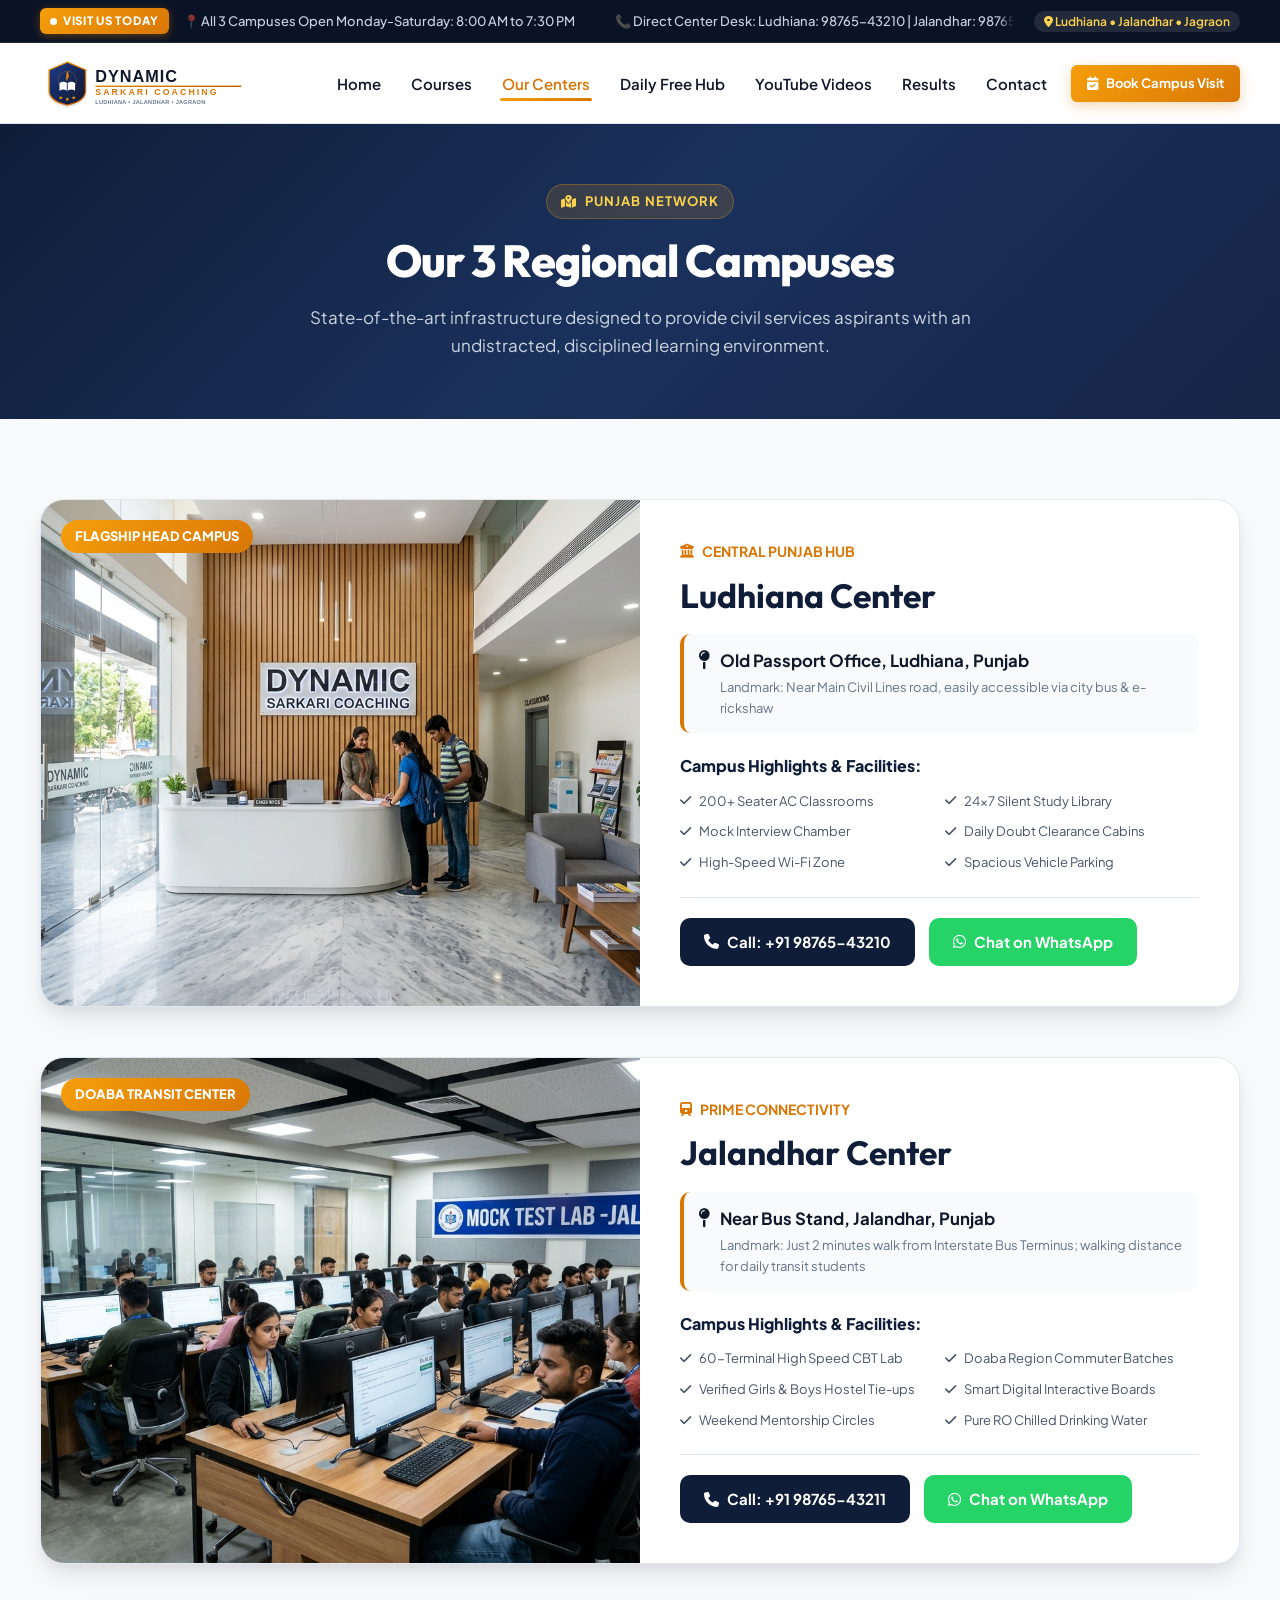
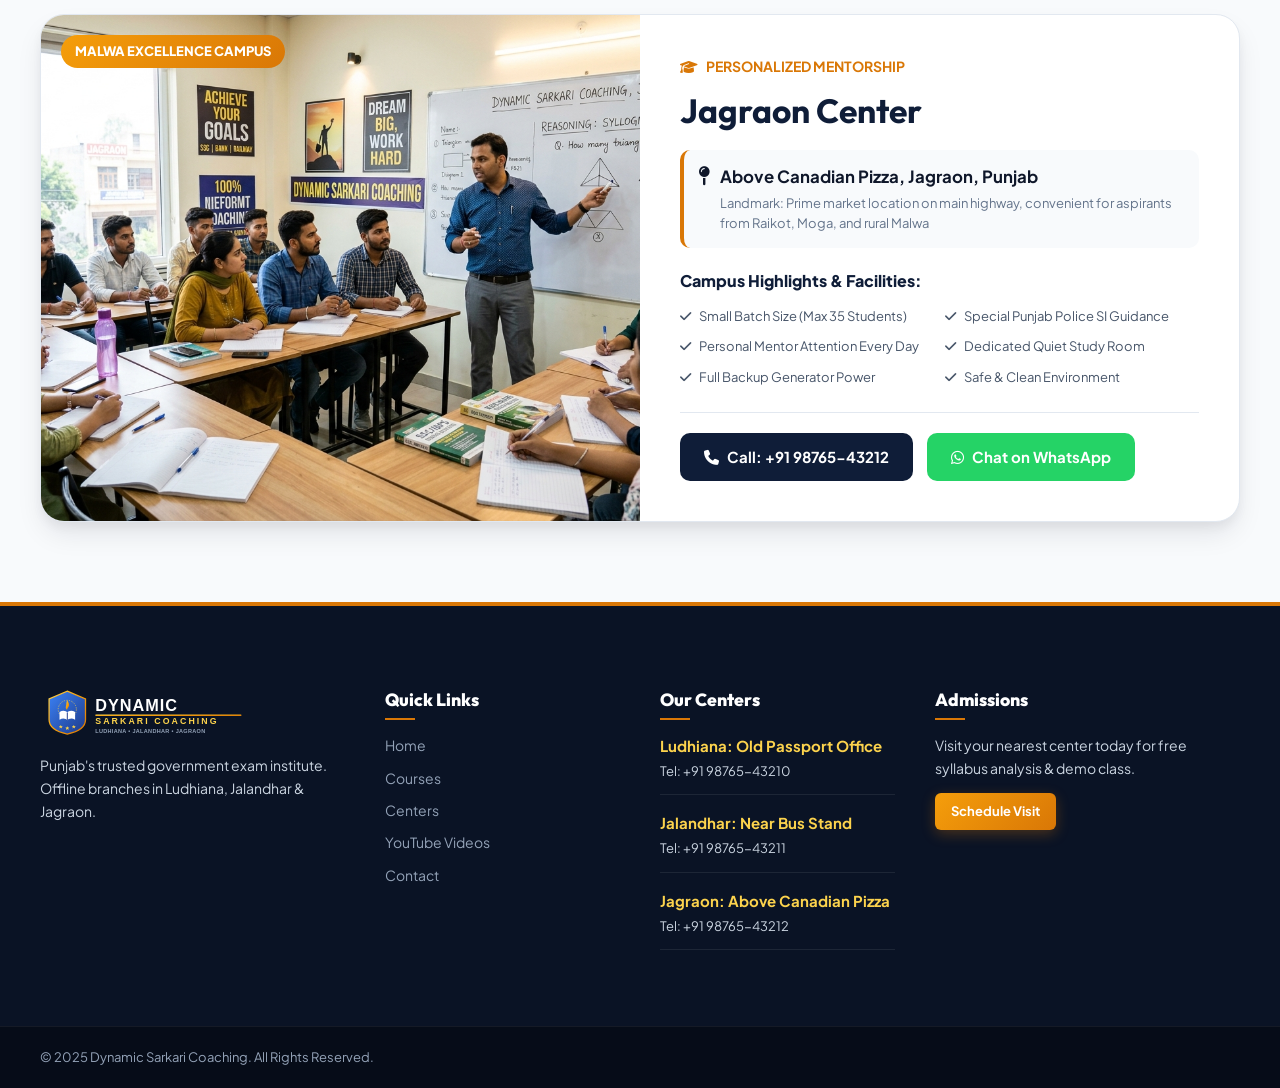
==== branches.html @ fdad193e "Initial Commit" ====
<!DOCTYPE html>
<html lang="en">
<head>
  <meta charset="UTF-8">
  <meta name="viewport" content="width=device-width, initial-scale=1.0">
  <title>Our Punjab Centers: Ludhiana, Jalandhar & Jagraon | Dynamic Sarkari Coaching</title>
  <meta name="description" content="Visit Dynamic Sarkari Coaching campuses at Old Passport Office Ludhiana, Near Bus Stand Jalandhar, and Above Canadian Pizza Jagraon. Air conditioned classrooms, silent library, and expert faculty.">
  <link rel="icon" type="image/svg+xml" href="assets/images/logo.svg">
  <link rel="stylesheet" href="css/style.css">
  <link rel="stylesheet" href="https://cdnjs.cloudflare.com/ajax/libs/font-awesome/6.5.1/css/all.min.css">
</head>
<body>

  <!-- Top Announcement Bar -->
  <div class="top-notice-bar">
    <div class="container">
      <div class="top-notice-inner">
        <div class="ticker-container">
          <div class="ticker-badge"><span class="ticker-pulse"></span> Visit Us Today</div>
          <div class="ticker-viewport">
            <div class="ticker-track">
              <span class="ticker-item">📍 All 3 Campuses Open Monday-Saturday: 8:00 AM to 7:30 PM</span>
              <span class="ticker-item">📞 Direct Center Desk: Ludhiana: 98765-43210 | Jalandhar: 98765-43211 | Jagraon: 98765-43212</span>
              <!-- Duplicate for smooth loop -->
              <span class="ticker-item">📍 All 3 Campuses Open Monday-Saturday: 8:00 AM to 7:30 PM</span>
              <span class="ticker-item">📞 Direct Center Desk: Ludhiana: 98765-43210 | Jalandhar: 98765-43211 | Jagraon: 98765-43212</span>
            </div>
          </div>
        </div>
        <div class="top-contacts">
          <span class="branch-pill"><i class="fa-solid fa-location-dot"></i> Ludhiana • Jalandhar • Jagraon</span>
        </div>
      </div>
    </div>
  </div>

  <!-- Header -->
  <header class="site-header">
    <div class="container">
      <nav class="navbar">
        <a href="index.html" class="brand-logo">
          <img src="assets/images/logo.svg" alt="Dynamic Sarkari Coaching Logo">
        </a>
        <ul class="nav-menu">
          <li><a href="index.html" class="nav-link">Home</a></li>
          <li><a href="courses.html" class="nav-link">Courses</a></li>
          <li><a href="branches.html" class="nav-link active">Our Centers</a></li>
          <li><a href="free-materials.html" class="nav-link">Daily Free Hub</a></li>
          <li><a href="videos.html" class="nav-link">YouTube Videos</a></li>
          <li><a href="index.html#toppers" class="nav-link">Results</a></li>
          <li><a href="contact.html" class="nav-link">Contact</a></li>
        </ul>
        <div class="nav-actions">
          <a href="tel:+919876543210" class="btn btn-primary btn-sm">
            <i class="fa-solid fa-calendar-check"></i> Book Campus Visit
          </a>
          <button class="btn-mobile-toggle" aria-label="Open mobile menu">
            <i class="fa-solid fa-bars"></i>
          </button>
        </div>
      </nav>
    </div>
  </header>

  <!-- Banner -->
  <section class="section section-bg-dark" style="padding: 60px 0; background: var(--grad-primary);">
    <div class="container text-center" style="text-align: center; max-width: 800px;">
      <span class="section-badge dark-mode"><i class="fa-solid fa-map-location-dot"></i> Punjab Network</span>
      <h1 class="section-title" style="color: #FFFFFF; font-size: 2.8rem;">Our 3 Regional Campuses</h1>
      <p class="section-subtitle" style="color: #CBD5E1;">
        State-of-the-art infrastructure designed to provide civil services aspirants with an undistracted, disciplined learning environment.
      </p>
    </div>
  </section>

  <!-- Campuses Detail Section -->
  <section class="section" id="campusesDetail">
    <div class="container">

      <!-- Campus 1: Ludhiana -->
      <div id="ludhiana" style="background: #FFFFFF; border-radius: var(--radius-xl); border: 1px solid var(--color-border); overflow: hidden; margin-bottom: 50px; box-shadow: var(--shadow-lg);">
        <div style="display: grid; grid-template-columns: repeat(auto-fit, minmax(340px, 1fr));">
          <div style="position: relative; min-height: 380px;">
            <img src="assets/images/branch-ludhiana.jpg" alt="Dynamic Sarkari Coaching Ludhiana Center" style="width: 100%; height: 100%; object-fit: cover;">
            <div style="position: absolute; top: 20px; left: 20px; background: var(--grad-accent); color: #FFFFFF; font-weight: 800; font-size: 0.8125rem; padding: 6px 14px; border-radius: var(--radius-full); text-transform: uppercase;">
              Flagship Head Campus
            </div>
          </div>
          <div style="padding: 40px; display: flex; flex-direction: column; justify-content: space-between;">
            <div>
              <div style="display: flex; align-items: center; gap: 8px; color: var(--color-accent); font-weight: 700; font-size: 0.875rem; text-transform: uppercase; margin-bottom: 6px;">
                <i class="fa-solid fa-building-columns"></i> Central Punjab Hub
              </div>
              <h2 style="font-family: var(--font-heading); font-size: 2.1rem; color: var(--color-primary); margin-bottom: 12px;">
                Ludhiana Center
              </h2>
              <div style="display: flex; align-items: flex-start; gap: 10px; margin-bottom: 20px; background: var(--color-bg-body); padding: 14px; border-radius: var(--radius-md); border-left: 4px solid var(--color-accent);">
                <i class="fa-solid fa-map-pin text-accent" style="font-size: 1.2rem; margin-top: 3px;"></i>
                <div>
                  <strong style="color: var(--color-text-primary); font-size: 1.05rem;">Old Passport Office, Ludhiana, Punjab</strong>
                  <div style="font-size: 0.8125rem; color: var(--color-text-muted); margin-top: 2px;">Landmark: Near Main Civil Lines road, easily accessible via city bus & e-rickshaw</div>
                </div>
              </div>

              <h4 style="font-size: 1rem; font-weight: 800; color: var(--color-primary); margin-bottom: 12px;">Campus Highlights & Facilities:</h4>
              <div style="display: grid; grid-template-columns: 1fr 1fr; gap: 10px; margin-bottom: 24px;">
                <div class="branch-feature-item"><i class="fa-solid fa-check text-success"></i> 200+ Seater AC Classrooms</div>
                <div class="branch-feature-item"><i class="fa-solid fa-check text-success"></i> 24x7 Silent Study Library</div>
                <div class="branch-feature-item"><i class="fa-solid fa-check text-success"></i> Mock Interview Chamber</div>
                <div class="branch-feature-item"><i class="fa-solid fa-check text-success"></i> Daily Doubt Clearance Cabins</div>
                <div class="branch-feature-item"><i class="fa-solid fa-check text-success"></i> High-Speed Wi-Fi Zone</div>
                <div class="branch-feature-item"><i class="fa-solid fa-check text-success"></i> Spacious Vehicle Parking</div>
              </div>
            </div>

            <div style="display: flex; gap: 14px; flex-wrap: wrap; padding-top: 20px; border-top: 1px solid var(--color-border);">
              <a href="tel:+919876543210" class="btn btn-navy">
                <i class="fa-solid fa-phone"></i> Call: +91 98765-43210
              </a>
              <a href="https://wa.me/919876543210?text=Hello%20Ludhiana%20Center%2C%20I%20want%20to%20visit%20the%20campus" target="_blank" class="btn btn-whatsapp">
                <i class="fa-brands fa-whatsapp"></i> Chat on WhatsApp
              </a>
            </div>
          </div>
        </div>
      </div>

      <!-- Campus 2: Jalandhar -->
      <div id="jalandhar" style="background: #FFFFFF; border-radius: var(--radius-xl); border: 1px solid var(--color-border); overflow: hidden; margin-bottom: 50px; box-shadow: var(--shadow-lg);">
        <div style="display: grid; grid-template-columns: repeat(auto-fit, minmax(340px, 1fr));">
          <div style="position: relative; min-height: 380px;">
            <img src="assets/images/branch-jalandhar.jpg" alt="Dynamic Sarkari Coaching Jalandhar Center" style="width: 100%; height: 100%; object-fit: cover;">
            <div style="position: absolute; top: 20px; left: 20px; background: var(--grad-accent); color: #FFFFFF; font-weight: 800; font-size: 0.8125rem; padding: 6px 14px; border-radius: var(--radius-full); text-transform: uppercase;">
              Doaba Transit Center
            </div>
          </div>
          <div style="padding: 40px; display: flex; flex-direction: column; justify-content: space-between;">
            <div>
              <div style="display: flex; align-items: center; gap: 8px; color: var(--color-accent); font-weight: 700; font-size: 0.875rem; text-transform: uppercase; margin-bottom: 6px;">
                <i class="fa-solid fa-train"></i> Prime Connectivity
              </div>
              <h2 style="font-family: var(--font-heading); font-size: 2.1rem; color: var(--color-primary); margin-bottom: 12px;">
                Jalandhar Center
              </h2>
              <div style="display: flex; align-items: flex-start; gap: 10px; margin-bottom: 20px; background: var(--color-bg-body); padding: 14px; border-radius: var(--radius-md); border-left: 4px solid var(--color-accent);">
                <i class="fa-solid fa-map-pin text-accent" style="font-size: 1.2rem; margin-top: 3px;"></i>
                <div>
                  <strong style="color: var(--color-text-primary); font-size: 1.05rem;">Near Bus Stand, Jalandhar, Punjab</strong>
                  <div style="font-size: 0.8125rem; color: var(--color-text-muted); margin-top: 2px;">Landmark: Just 2 minutes walk from Interstate Bus Terminus; walking distance for daily transit students</div>
                </div>
              </div>

              <h4 style="font-size: 1rem; font-weight: 800; color: var(--color-primary); margin-bottom: 12px;">Campus Highlights & Facilities:</h4>
              <div style="display: grid; grid-template-columns: 1fr 1fr; gap: 10px; margin-bottom: 24px;">
                <div class="branch-feature-item"><i class="fa-solid fa-check text-success"></i> 60-Terminal High Speed CBT Lab</div>
                <div class="branch-feature-item"><i class="fa-solid fa-check text-success"></i> Doaba Region Commuter Batches</div>
                <div class="branch-feature-item"><i class="fa-solid fa-check text-success"></i> Verified Girls & Boys Hostel Tie-ups</div>
                <div class="branch-feature-item"><i class="fa-solid fa-check text-success"></i> Smart Digital Interactive Boards</div>
                <div class="branch-feature-item"><i class="fa-solid fa-check text-success"></i> Weekend Mentorship Circles</div>
                <div class="branch-feature-item"><i class="fa-solid fa-check text-success"></i> Pure RO Chilled Drinking Water</div>
              </div>
            </div>

            <div style="display: flex; gap: 14px; flex-wrap: wrap; padding-top: 20px; border-top: 1px solid var(--color-border);">
              <a href="tel:+919876543211" class="btn btn-navy">
                <i class="fa-solid fa-phone"></i> Call: +91 98765-43211
              </a>
              <a href="https://wa.me/919876543210?text=Hello%20Jalandhar%20Center%2C%20I%20want%20to%20visit%20the%20campus" target="_blank" class="btn btn-whatsapp">
                <i class="fa-brands fa-whatsapp"></i> Chat on WhatsApp
              </a>
            </div>
          </div>
        </div>
      </div>

      <!-- Campus 3: Jagraon -->
      <div id="jagraon" style="background: #FFFFFF; border-radius: var(--radius-xl); border: 1px solid var(--color-border); overflow: hidden; box-shadow: var(--shadow-lg);">
        <div style="display: grid; grid-template-columns: repeat(auto-fit, minmax(340px, 1fr));">
          <div style="position: relative; min-height: 380px;">
            <img src="assets/images/branch-jagraon.jpg" alt="Dynamic Sarkari Coaching Jagraon Center" style="width: 100%; height: 100%; object-fit: cover;">
            <div style="position: absolute; top: 20px; left: 20px; background: var(--grad-accent); color: #FFFFFF; font-weight: 800; font-size: 0.8125rem; padding: 6px 14px; border-radius: var(--radius-full); text-transform: uppercase;">
              Malwa Excellence Campus
            </div>
          </div>
          <div style="padding: 40px; display: flex; flex-direction: column; justify-content: space-between;">
            <div>
              <div style="display: flex; align-items: center; gap: 8px; color: var(--color-accent); font-weight: 700; font-size: 0.875rem; text-transform: uppercase; margin-bottom: 6px;">
                <i class="fa-solid fa-graduation-cap"></i> Personalized Mentorship
              </div>
              <h2 style="font-family: var(--font-heading); font-size: 2.1rem; color: var(--color-primary); margin-bottom: 12px;">
                Jagraon Center
              </h2>
              <div style="display: flex; align-items: flex-start; gap: 10px; margin-bottom: 20px; background: var(--color-bg-body); padding: 14px; border-radius: var(--radius-md); border-left: 4px solid var(--color-accent);">
                <i class="fa-solid fa-map-pin text-accent" style="font-size: 1.2rem; margin-top: 3px;"></i>
                <div>
                  <strong style="color: var(--color-text-primary); font-size: 1.05rem;">Above Canadian Pizza, Jagraon, Punjab</strong>
                  <div style="font-size: 0.8125rem; color: var(--color-text-muted); margin-top: 2px;">Landmark: Prime market location on main highway, convenient for aspirants from Raikot, Moga, and rural Malwa</div>
                </div>
              </div>

              <h4 style="font-size: 1rem; font-weight: 800; color: var(--color-primary); margin-bottom: 12px;">Campus Highlights & Facilities:</h4>
              <div style="display: grid; grid-template-columns: 1fr 1fr; gap: 10px; margin-bottom: 24px;">
                <div class="branch-feature-item"><i class="fa-solid fa-check text-success"></i> Small Batch Size (Max 35 Students)</div>
                <div class="branch-feature-item"><i class="fa-solid fa-check text-success"></i> Special Punjab Police SI Guidance</div>
                <div class="branch-feature-item"><i class="fa-solid fa-check text-success"></i> Personal Mentor Attention Every Day</div>
                <div class="branch-feature-item"><i class="fa-solid fa-check text-success"></i> Dedicated Quiet Study Room</div>
                <div class="branch-feature-item"><i class="fa-solid fa-check text-success"></i> Full Backup Generator Power</div>
                <div class="branch-feature-item"><i class="fa-solid fa-check text-success"></i> Safe & Clean Environment</div>
              </div>
            </div>

            <div style="display: flex; gap: 14px; flex-wrap: wrap; padding-top: 20px; border-top: 1px solid var(--color-border);">
              <a href="tel:+919876543212" class="btn btn-navy">
                <i class="fa-solid fa-phone"></i> Call: +91 98765-43212
              </a>
              <a href="https://wa.me/919876543210?text=Hello%20Jagraon%20Center%2C%20I%20want%20to%20visit%20the%20campus" target="_blank" class="btn btn-whatsapp">
                <i class="fa-brands fa-whatsapp"></i> Chat on WhatsApp
              </a>
            </div>
          </div>
        </div>
      </div>

    </div>
  </section>

  <!-- Footer -->
  <footer class="site-footer">
    <div class="container">
      <div class="footer-grid">
        <div class="footer-brand-col">
          <a href="index.html">
            <img src="assets/images/logo-light.svg" alt="Dynamic Sarkari Coaching Logo" class="footer-logo">
          </a>
          <p class="footer-desc">
            Punjab's trusted government exam institute. Offline branches in Ludhiana, Jalandhar & Jagraon.
          </p>
        </div>
        <div>
          <h4 class="footer-heading">Quick Links</h4>
          <ul class="footer-links-list">
            <li><a href="index.html" class="footer-link">Home</a></li>
            <li><a href="courses.html" class="footer-link">Courses</a></li>
            <li><a href="branches.html" class="footer-link">Centers</a></li>
            <li><a href="videos.html" class="footer-link">YouTube Videos</a></li>
            <li><a href="contact.html" class="footer-link">Contact</a></li>
          </ul>
        </div>
        <div>
          <h4 class="footer-heading">Our Centers</h4>
          <div class="footer-branch-item">
            <div class="footer-branch-name">Ludhiana: Old Passport Office</div>
            <div class="footer-branch-address">Tel: +91 98765-43210</div>
          </div>
          <div class="footer-branch-item">
            <div class="footer-branch-name">Jalandhar: Near Bus Stand</div>
            <div class="footer-branch-address">Tel: +91 98765-43211</div>
          </div>
          <div class="footer-branch-item">
            <div class="footer-branch-name">Jagraon: Above Canadian Pizza</div>
            <div class="footer-branch-address">Tel: +91 98765-43212</div>
          </div>
        </div>
        <div>
          <h4 class="footer-heading">Admissions</h4>
          <p style="font-size: 0.875rem; color: #CBD5E1; margin-bottom: 14px;">
            Visit your nearest center today for free syllabus analysis & demo class.
          </p>
          <a href="contact.html" class="btn btn-primary btn-sm">Schedule Visit</a>
        </div>
      </div>
    </div>
    <div class="footer-bottom-bar">
      <div class="container text-center">
        <div>© 2025 Dynamic Sarkari Coaching. All Rights Reserved.</div>
      </div>
    </div>
  </footer>

  <script src="js/main.js"></script>
</body>
</html>
---- css/style.css ----
/* ==========================================================================
   DYNAMIC SARKARI COACHING - MASTER STYLESHEET
   Branches: Ludhiana | Jalandhar | Jagraon
   Sober & Attractive Modern EdTech Theme
   ========================================================================== */

@import url('https://fonts.googleapis.com/css2?family=Plus+Jakarta+Sans:wght@300;400;500;600;700;800&family=Outfit:wght@400;500;600;700;800&display=swap');

:root {
  /* Brand Palette: Sober Navy, Warm Saffron/Gold, Elegant Slate */
  --color-primary: #0F1D38;
  --color-primary-dark: #0A1325;
  --color-primary-light: #1A315C;
  --color-primary-subtle: #EEF2F9;
  
  --color-accent: #D97706;
  --color-accent-light: #F59E0B;
  --color-accent-hover: #B45309;
  --color-accent-subtle: #FEF3C7;
  
  --color-success: #059669;
  --color-success-subtle: #D1FAE5;
  --color-danger: #DC2626;
  --color-info: #0284C7;
  
  --color-text-primary: #0F172A;
  --color-text-secondary: #475569;
  --color-text-muted: #64748B;
  --color-text-inverse: #FFFFFF;
  
  --color-bg-body: #F8FAFC;
  --color-bg-card: #FFFFFF;
  --color-bg-muted: #F1F5F9;
  --color-border: #E2E8F0;
  --color-border-focus: #F59E0B;

  /* Gradients */
  --grad-primary: linear-gradient(135deg, #0F1D38 0%, #1A315C 50%, #162447 100%);
  --grad-hero: linear-gradient(135deg, rgba(15, 29, 56, 0.94) 0%, rgba(26, 49, 92, 0.88) 100%);
  --grad-accent: linear-gradient(135deg, #F59E0B 0%, #D97706 100%);
  --grad-gold-subtle: linear-gradient(135deg, #FFFBEB 0%, #FEF3C7 100%);
  --grad-card: linear-gradient(180deg, #FFFFFF 0%, #F8FAFC 100%);

  /* Typography */
  --font-heading: 'Outfit', sans-serif;
  --font-body: 'Plus Jakarta Sans', -apple-system, BlinkMacSystemFont, 'Segoe UI', Roboto, sans-serif;

  /* Shadows */
  --shadow-xs: 0 1px 2px rgba(15, 23, 42, 0.05);
  --shadow-sm: 0 2px 4px rgba(15, 23, 42, 0.06), 0 1px 2px rgba(15, 23, 42, 0.04);
  --shadow-md: 0 6px 16px -2px rgba(15, 23, 42, 0.08), 0 2px 6px -1px rgba(15, 23, 42, 0.04);
  --shadow-lg: 0 14px 28px -4px rgba(15, 23, 42, 0.1), 0 6px 12px -2px rgba(15, 23, 42, 0.06);
  --shadow-xl: 0 22px 40px -6px rgba(15, 23, 42, 0.15), 0 10px 18px -4px rgba(15, 23, 42, 0.08);
  --shadow-glow: 0 0 25px rgba(245, 158, 11, 0.35);

  /* Transitions & Border Radius */
  --radius-sm: 6px;
  --radius-md: 10px;
  --radius-lg: 16px;
  --radius-xl: 24px;
  --radius-full: 9999px;
  
  --transition-fast: 0.18s cubic-bezier(0.16, 1, 0.3, 1);
  --transition-normal: 0.28s cubic-bezier(0.16, 1, 0.3, 1);
  --transition-slow: 0.45s cubic-bezier(0.16, 1, 0.3, 1);
  
  --container-max: 1240px;
}

/* Base Reset & Box Sizing */
*, *::before, *::after {
  box-sizing: border-box;
  margin: 0;
  padding: 0;
}

html {
  scroll-behavior: smooth;
  font-size: 16px;
  -webkit-text-size-adjust: 100%;
}

body {
  font-family: var(--font-body);
  color: var(--color-text-primary);
  background-color: var(--color-bg-body);
  line-height: 1.6;
  -webkit-font-smoothing: antialiased;
  -moz-osx-font-smoothing: grayscale;
  overflow-x: hidden;
}

img, svg {
  display: block;
  max-width: 100%;
}

a {
  color: inherit;
  text-decoration: none;
  transition: color var(--transition-fast);
}

button, input, select, textarea {
  font-family: inherit;
  font-size: inherit;
  outline: none;
}

button {
  cursor: pointer;
  border: none;
  background: none;
}

ul, ol {
  list-style: none;
}

/* Layout Utilities */
.container {
  width: 100%;
  max-width: var(--container-max);
  margin-left: auto;
  margin-right: auto;
  padding-left: 20px;
  padding-right: 20px;
}

.section {
  padding: 80px 0;
  position: relative;
}

.section-sm {
  padding: 50px 0;
}

.section-bg-muted {
  background-color: var(--color-bg-muted);
}

.section-bg-dark {
  background: var(--grad-primary);
  color: var(--color-text-inverse);
}

/* Section Header Typography */
.section-header {
  text-align: center;
  max-width: 720px;
  margin: 0 auto 50px auto;
}

.section-badge {
  display: inline-flex;
  align-items: center;
  gap: 8px;
  background: var(--color-accent-subtle);
  color: var(--color-accent-hover);
  font-weight: 700;
  font-size: 0.8125rem;
  letter-spacing: 0.08em;
  text-transform: uppercase;
  padding: 6px 14px;
  border-radius: var(--radius-full);
  margin-bottom: 14px;
  border: 1px solid rgba(217, 119, 6, 0.2);
}

.section-badge.dark-mode {
  background: rgba(245, 158, 11, 0.15);
  color: #FCD34D;
  border-color: rgba(245, 158, 11, 0.3);
}

.section-title {
  font-family: var(--font-heading);
  font-size: clamp(1.85rem, 3.2vw, 2.65rem);
  font-weight: 800;
  line-height: 1.25;
  color: var(--color-text-primary);
  letter-spacing: -0.02em;
  margin-bottom: 14px;
}

.section-bg-dark .section-title {
  color: var(--color-text-inverse);
}

.section-title span.text-highlight {
  background: var(--grad-accent);
  -webkit-background-clip: text;
  -webkit-text-fill-color: transparent;
  display: inline-block;
}

.section-subtitle {
  font-size: 1.0625rem;
  color: var(--color-text-secondary);
  line-height: 1.65;
}

.section-bg-dark .section-subtitle {
  color: #CBD5E1;
}

/* ==========================================================================
   TOP ALERT / TICKER BAR
   ========================================================================== */
.top-notice-bar {
  background: var(--color-primary-dark);
  color: #E2E8F0;
  font-size: 0.8125rem;
  padding: 8px 0;
  border-bottom: 1px solid rgba(255, 255, 255, 0.08);
  position: relative;
  z-index: 1001;
}

.top-notice-inner {
  display: flex;
  align-items: center;
  justify-content: space-between;
  gap: 20px;
}

.ticker-wrap,
.ticker-container {
  display: flex;
  align-items: center;
  gap: 14px;
  flex: 1;
  min-width: 0; /* CRITICAL: Prevents flex child from overflowing parent flexbox */
  position: relative;
}

.ticker-label,
.ticker-badge {
  background: var(--grad-accent);
  color: #FFFFFF;
  font-weight: 800;
  font-size: 0.72rem;
  padding: 4px 10px;
  border-radius: var(--radius-sm);
  text-transform: uppercase;
  letter-spacing: 0.06em;
  display: inline-flex;
  align-items: center;
  gap: 6px;
  white-space: nowrap;
  flex-shrink: 0; /* CRITICAL: Badge will never shrink or get compressed */
  position: relative;
  z-index: 10; /* Sits cleanly above the scrolling track */
  box-shadow: 0 2px 8px rgba(217, 119, 6, 0.4);
}

.ticker-pulse {
  width: 7px;
  height: 7px;
  background: #FFFFFF;
  border-radius: 50%;
  animation: pulse 1.6s infinite ease-in-out;
}

@keyframes pulse {
  0%, 100% { opacity: 1; transform: scale(1); }
  50% { opacity: 0.4; transform: scale(0.8); }
}

/* Dedicated viewport: This strictly clips the scrolling text */
.ticker-viewport {
  flex: 1;
  min-width: 0; /* CRITICAL: allows flex child to scroll within bounds */
  overflow: hidden; /* Text NEVER bleeds past this container into .ticker-label */
  position: relative;
  display: flex;
  align-items: center;
  mask-image: linear-gradient(90deg, transparent 0%, #000 16px, #000 calc(100% - 16px), transparent 100%);
  -webkit-mask-image: linear-gradient(90deg, transparent 0%, #000 16px, #000 calc(100% - 16px), transparent 100%);
}

.ticker-track {
  display: inline-flex;
  align-items: center;
  gap: 40px;
  white-space: nowrap;
  animation: tickerSlide 30s linear infinite;
  will-change: transform;
}

.ticker-viewport:hover .ticker-track,
.ticker-wrap:hover .ticker-track {
  animation-play-state: paused;
}

@keyframes tickerSlide {
  0% { transform: translateX(0); }
  100% { transform: translateX(-50%); }
}

.ticker-item {
  color: #CBD5E1;
  font-weight: 500;
  font-size: 0.8125rem;
  transition: color var(--transition-fast);
  display: inline-flex;
  align-items: center;
  gap: 6px;
}

.ticker-item:hover {
  color: #FCD34D;
  text-decoration: underline;
}
  text-decoration: underline;
}

.top-contacts {
  display: flex;
  align-items: center;
  gap: 18px;
  white-space: nowrap;
}

.top-contact-link {
  display: flex;
  align-items: center;
  gap: 6px;
  color: #CBD5E1;
  font-weight: 600;
  font-size: 0.8125rem;
}

.top-contact-link:hover {
  color: #F59E0B;
}

.branch-pill {
  background: rgba(255, 255, 255, 0.1);
  padding: 3px 10px;
  border-radius: var(--radius-full);
  font-size: 0.75rem;
  color: #FCD34D;
  font-weight: 600;
}

/* ==========================================================================
   NAVIGATION / HEADER
   ========================================================================== */
.site-header {
  background: #FFFFFF;
  border-bottom: 1px solid var(--color-border);
  position: sticky;
  top: 0;
  z-index: 1000;
  transition: box-shadow var(--transition-normal);
}

.site-header.scrolled {
  box-shadow: var(--shadow-md);
}

.navbar {
  display: flex;
  align-items: center;
  justify-content: space-between;
  height: 80px;
}

.brand-logo {
  display: flex;
  align-items: center;
  gap: 12px;
  height: 60px;
}

.brand-logo img, .brand-logo svg {
  height: 52px;
  width: auto;
}

.nav-menu {
  display: flex;
  align-items: center;
  gap: 26px;
}

.nav-link {
  font-weight: 600;
  font-size: 0.9375rem;
  color: var(--color-text-primary);
  padding: 8px 2px;
  position: relative;
  transition: color var(--transition-fast);
}

.nav-link:hover, .nav-link.active {
  color: var(--color-accent);
}

.nav-link.active::after {
  content: '';
  position: absolute;
  bottom: 0;
  left: 0;
  width: 100%;
  height: 2.5px;
  background: var(--grad-accent);
  border-radius: 2px;
}

.nav-dropdown {
  position: relative;
}

.dropdown-trigger {
  display: flex;
  align-items: center;
  gap: 4px;
}

.dropdown-trigger svg {
  transition: transform var(--transition-fast);
}

.nav-dropdown:hover .dropdown-trigger svg {
  transform: rotate(180deg);
}

.dropdown-menu {
  position: absolute;
  top: 100%;
  left: 0;
  background: #FFFFFF;
  border: 1px solid var(--color-border);
  border-radius: var(--radius-md);
  box-shadow: var(--shadow-lg);
  padding: 12px;
  min-width: 250px;
  opacity: 0;
  visibility: hidden;
  transform: translateY(10px);
  transition: all var(--transition-fast);
  z-index: 100;
}

.nav-dropdown:hover .dropdown-menu {
  opacity: 1;
  visibility: visible;
  transform: translateY(0);
}

.dropdown-item {
  display: flex;
  align-items: center;
  gap: 12px;
  padding: 10px 12px;
  border-radius: var(--radius-sm);
  transition: background var(--transition-fast);
}

.dropdown-item:hover {
  background: var(--color-primary-subtle);
}

.dropdown-icon {
  width: 32px;
  height: 32px;
  border-radius: var(--radius-sm);
  background: var(--color-accent-subtle);
  color: var(--color-accent-hover);
  display: flex;
  align-items: center;
  justify-content: center;
  font-size: 1rem;
}

.dropdown-info strong {
  display: block;
  font-size: 0.875rem;
  color: var(--color-text-primary);
}

.dropdown-info span {
  font-size: 0.75rem;
  color: var(--color-text-muted);
}

.nav-actions {
  display: flex;
  align-items: center;
  gap: 14px;
}

.btn-mobile-toggle {
  display: none;
  font-size: 1.5rem;
  color: var(--color-text-primary);
  padding: 6px;
}

/* Buttons */
.btn {
  display: inline-flex;
  align-items: center;
  justify-content: center;
  gap: 8px;
  font-weight: 700;
  font-size: 0.9375rem;
  padding: 12px 24px;
  border-radius: var(--radius-md);
  transition: all var(--transition-fast);
  text-align: center;
  white-space: nowrap;
}

.btn-sm {
  padding: 8px 16px;
  font-size: 0.8125rem;
  border-radius: var(--radius-sm);
}

.btn-lg {
  padding: 15px 30px;
  font-size: 1.05rem;
  border-radius: var(--radius-md);
}

.btn-primary {
  background: var(--grad-accent);
  color: #FFFFFF;
  box-shadow: 0 4px 14px rgba(217, 119, 6, 0.3);
}

.btn-primary:hover {
  background: linear-gradient(135deg, #D97706 0%, #B45309 100%);
  transform: translateY(-2px);
  box-shadow: 0 6px 20px rgba(217, 119, 6, 0.4);
}

.btn-navy {
  background: var(--color-primary);
  color: #FFFFFF;
}

.btn-navy:hover {
  background: var(--color-primary-light);
  transform: translateY(-2px);
  box-shadow: 0 6px 18px rgba(15, 29, 56, 0.25);
}

.btn-outline {
  border: 1.5px solid var(--color-border);
  color: var(--color-text-primary);
  background: #FFFFFF;
}

.btn-outline:hover {
  border-color: var(--color-accent);
  color: var(--color-accent);
  background: var(--color-accent-subtle);
}

.btn-outline-white {
  border: 1.5px solid rgba(255, 255, 255, 0.4);
  color: #FFFFFF;
  background: transparent;
}

.btn-outline-white:hover {
  background: #FFFFFF;
  color: var(--color-primary);
  border-color: #FFFFFF;
}

.btn-whatsapp {
  background: #25D366;
  color: #FFFFFF;
  font-weight: 700;
}

.btn-whatsapp:hover {
  background: #1EBE5D;
  transform: translateY(-2px);
  box-shadow: 0 6px 18px rgba(37, 211, 102, 0.35);
}

/* ==========================================================================
   HERO SECTION
   ========================================================================== */
.hero-section {
  position: relative;
  background: var(--grad-primary);
  color: #FFFFFF;
  padding: 70px 0 90px 0;
  overflow: hidden;
}

.hero-bg-shapes {
  position: absolute;
  inset: 0;
  pointer-events: none;
  overflow: hidden;
  opacity: 0.12;
}

.hero-shape-1 {
  position: absolute;
  top: -100px;
  right: -50px;
  width: 600px;
  height: 600px;
  border-radius: 50%;
  background: radial-gradient(circle, #F59E0B 0%, transparent 70%);
}

.hero-shape-2 {
  position: absolute;
  bottom: -150px;
  left: -100px;
  width: 500px;
  height: 500px;
  border-radius: 50%;
  background: radial-gradient(circle, #3B82F6 0%, transparent 70%);
}

.hero-grid {
  display: grid;
  grid-template-columns: 1.15fr 0.85fr;
  gap: 50px;
  align-items: center;
  position: relative;
  z-index: 10;
}

.hero-content {
  max-width: 650px;
}

.hero-tag {
  display: inline-flex;
  align-items: center;
  gap: 8px;
  background: rgba(245, 158, 11, 0.18);
  border: 1px solid rgba(245, 158, 11, 0.35);
  color: #FCD34D;
  font-weight: 700;
  font-size: 0.8125rem;
  letter-spacing: 0.06em;
  text-transform: uppercase;
  padding: 6px 14px;
  border-radius: var(--radius-full);
  margin-bottom: 20px;
}

.hero-title {
  font-family: var(--font-heading);
  font-size: clamp(2.2rem, 4vw, 3.4rem);
  font-weight: 800;
  line-height: 1.18;
  letter-spacing: -0.02em;
  margin-bottom: 20px;
  color: #FFFFFF;
}

.hero-title span.gold-gradient {
  background: linear-gradient(135deg, #FCD34D 0%, #F59E0B 50%, #FB923C 100%);
  -webkit-background-clip: text;
  -webkit-text-fill-color: transparent;
}

.hero-description {
  font-size: 1.125rem;
  color: #CBD5E1;
  line-height: 1.7;
  margin-bottom: 30px;
}

.hero-branches-highlight {
  display: flex;
  align-items: center;
  flex-wrap: wrap;
  gap: 10px;
  margin-bottom: 30px;
  padding: 12px 18px;
  background: rgba(255, 255, 255, 0.06);
  backdrop-filter: blur(8px);
  border: 1px solid rgba(255, 255, 255, 0.12);
  border-radius: var(--radius-md);
}

.hero-branches-highlight .label {
  font-size: 0.8125rem;
  font-weight: 700;
  color: #FCD34D;
  text-transform: uppercase;
  letter-spacing: 0.05em;
  display: flex;
  align-items: center;
  gap: 6px;
}

.hero-branches-highlight .branch-item {
  font-size: 0.875rem;
  color: #FFFFFF;
  background: rgba(255, 255, 255, 0.1);
  padding: 4px 10px;
  border-radius: var(--radius-sm);
  font-weight: 600;
}

.hero-cta-group {
  display: flex;
  align-items: center;
  gap: 16px;
  flex-wrap: wrap;
  margin-bottom: 36px;
}

.hero-trust-badges {
  display: grid;
  grid-template-columns: repeat(4, 1fr);
  gap: 16px;
  padding-top: 24px;
  border-top: 1px solid rgba(255, 255, 255, 0.12);
}

.trust-stat-number {
  font-family: var(--font-heading);
  font-size: 1.5rem;
  font-weight: 800;
  color: #FCD34D;
  line-height: 1.2;
}

.trust-stat-label {
  font-size: 0.75rem;
  color: #94A3B8;
  font-weight: 600;
  margin-top: 2px;
}

/* Hero Lead Form Card */
.hero-form-card {
  background: #FFFFFF;
  color: var(--color-text-primary);
  border-radius: var(--radius-lg);
  padding: 32px 28px;
  box-shadow: var(--shadow-xl);
  border: 1px solid rgba(255, 255, 255, 0.2);
  position: relative;
}

.form-card-badge {
  position: absolute;
  top: -13px;
  right: 24px;
  background: var(--grad-accent);
  color: #FFFFFF;
  font-weight: 800;
  font-size: 0.72rem;
  padding: 4px 12px;
  border-radius: var(--radius-full);
  letter-spacing: 0.06em;
  text-transform: uppercase;
  box-shadow: 0 4px 10px rgba(217, 119, 6, 0.3);
}

.form-card-header {
  margin-bottom: 22px;
  text-align: left;
}

.form-card-title {
  font-family: var(--font-heading);
  font-size: 1.45rem;
  font-weight: 800;
  color: var(--color-primary);
  line-height: 1.25;
  margin-bottom: 6px;
}

.form-card-subtitle {
  font-size: 0.875rem;
  color: var(--color-text-secondary);
}

.lead-form {
  display: flex;
  flex-direction: column;
  gap: 14px;
}

.form-group {
  display: flex;
  flex-direction: column;
  gap: 5px;
  text-align: left;
}

.form-label {
  font-size: 0.8125rem;
  font-weight: 700;
  color: var(--color-text-primary);
}

.form-control {
  width: 100%;
  padding: 12px 14px;
  border: 1.5px solid var(--color-border);
  border-radius: var(--radius-sm);
  background: #F8FAFC;
  font-size: 0.9375rem;
  color: var(--color-text-primary);
  transition: all var(--transition-fast);
}

.form-control:focus {
  border-color: var(--color-accent);
  background: #FFFFFF;
  box-shadow: 0 0 0 3px rgba(245, 158, 11, 0.15);
}

.form-footnote {
  font-size: 0.75rem;
  color: var(--color-text-muted);
  text-align: center;
  margin-top: 4px;
}

/* ==========================================================================
   QUICK EXAM TICKER / CATEGORIES STRIP
   ========================================================================== */
.exam-categories-strip {
  background: #FFFFFF;
  border-bottom: 1px solid var(--color-border);
  padding: 18px 0;
  box-shadow: var(--shadow-xs);
}

.categories-container {
  display: flex;
  align-items: center;
  justify-content: space-between;
  gap: 12px;
  overflow-x: auto;
  scrollbar-width: none;
}

.categories-container::-webkit-scrollbar {
  display: none;
}

.cat-pill {
  display: inline-flex;
  align-items: center;
  gap: 8px;
  padding: 10px 18px;
  background: var(--color-bg-muted);
  border: 1px solid var(--color-border);
  border-radius: var(--radius-full);
  font-weight: 700;
  font-size: 0.875rem;
  color: var(--color-text-primary);
  white-space: nowrap;
  transition: all var(--transition-fast);
}

.cat-pill:hover, .cat-pill.active {
  background: var(--color-primary);
  color: #FFFFFF;
  border-color: var(--color-primary);
  transform: translateY(-2px);
  box-shadow: var(--shadow-sm);
}

.cat-pill-badge {
  font-size: 0.6875rem;
  background: var(--color-accent);
  color: #FFFFFF;
  padding: 2px 6px;
  border-radius: var(--radius-full);
}

/* ==========================================================================
   BRANCHES SECTION (LUDHIANA, JALANDHAR, JAGRAON)
   ========================================================================== */
.branches-showcase-grid {
  display: grid;
  grid-template-columns: repeat(3, 1fr);
  gap: 28px;
}

.branch-card {
  background: #FFFFFF;
  border-radius: var(--radius-lg);
  border: 1px solid var(--color-border);
  overflow: hidden;
  box-shadow: var(--shadow-md);
  transition: all var(--transition-normal);
  display: flex;
  flex-direction: column;
}

.branch-card:hover {
  transform: translateY(-6px);
  box-shadow: var(--shadow-xl);
  border-color: rgba(245, 158, 11, 0.4);
}

.branch-card-header {
  position: relative;
  height: 180px;
  background: var(--grad-primary);
  overflow: hidden;
}

.branch-card-img {
  width: 100%;
  height: 100%;
  object-fit: cover;
  opacity: 0.65;
  transition: transform var(--transition-slow);
}

.branch-card:hover .branch-card-img {
  transform: scale(1.06);
}

.branch-badge {
  position: absolute;
  top: 14px;
  left: 14px;
  background: var(--grad-accent);
  color: #FFFFFF;
  font-weight: 800;
  font-size: 0.75rem;
  padding: 4px 12px;
  border-radius: var(--radius-full);
  text-transform: uppercase;
  letter-spacing: 0.05em;
  box-shadow: var(--shadow-sm);
}

.branch-city {
  position: absolute;
  bottom: 14px;
  left: 14px;
  color: #FFFFFF;
  font-family: var(--font-heading);
  font-size: 1.4rem;
  font-weight: 800;
  text-shadow: 0 2px 4px rgba(0, 0, 0, 0.4);
}

.branch-card-body {
  padding: 24px;
  flex: 1;
  display: flex;
  flex-direction: column;
  justify-content: space-between;
}

.branch-landmark {
  display: flex;
  align-items: flex-start;
  gap: 8px;
  margin-bottom: 14px;
}

.branch-landmark-icon {
  color: var(--color-accent);
  font-size: 1.1rem;
  flex-shrink: 0;
  margin-top: 2px;
}

.branch-address-text {
  font-size: 0.9375rem;
  font-weight: 600;
  color: var(--color-text-primary);
  line-height: 1.45;
}

.branch-features-list {
  display: flex;
  flex-direction: column;
  gap: 8px;
  margin: 16px 0 20px 0;
  padding: 14px 0;
  border-top: 1px dashed var(--color-border);
  border-bottom: 1px dashed var(--color-border);
}

.branch-feature-item {
  display: flex;
  align-items: center;
  gap: 8px;
  font-size: 0.8125rem;
  color: var(--color-text-secondary);
}

.branch-feature-item svg {
  color: var(--color-success);
  flex-shrink: 0;
}

.branch-actions {
  display: grid;
  grid-template-columns: 1fr 1fr;
  gap: 10px;
}

/* ==========================================================================
   DAILY ENGAGEMENT HUB: QUIZ & CURRENT AFFAIRS
   Attracts students to visit daily!
   ========================================================================== */
.engagement-grid {
  display: grid;
  grid-template-columns: 1.15fr 0.85fr;
  gap: 32px;
}

/* Quiz Card */
.daily-quiz-card {
  background: #FFFFFF;
  border-radius: var(--radius-lg);
  border: 1px solid var(--color-border);
  padding: 32px;
  box-shadow: var(--shadow-md);
  position: relative;
  overflow: hidden;
}

.quiz-badge {
  display: inline-flex;
  align-items: center;
  gap: 6px;
  background: var(--color-accent-subtle);
  color: var(--color-accent-hover);
  font-weight: 800;
  font-size: 0.75rem;
  padding: 4px 10px;
  border-radius: var(--radius-full);
  text-transform: uppercase;
  margin-bottom: 12px;
}

.quiz-header {
  display: flex;
  align-items: center;
  justify-content: space-between;
  margin-bottom: 20px;
}

.quiz-title {
  font-family: var(--font-heading);
  font-size: 1.35rem;
  font-weight: 800;
  color: var(--color-primary);
}

.quiz-counter {
  font-size: 0.8125rem;
  font-weight: 700;
  color: var(--color-text-muted);
  background: var(--color-bg-muted);
  padding: 4px 12px;
  border-radius: var(--radius-full);
}

.quiz-question-box {
  margin-bottom: 20px;
}

.quiz-question-text {
  font-size: 1.05rem;
  font-weight: 700;
  color: var(--color-text-primary);
  line-height: 1.5;
  margin-bottom: 18px;
}

.quiz-options-list {
  display: flex;
  flex-direction: column;
  gap: 10px;
}

.quiz-option-btn {
  width: 100%;
  text-align: left;
  padding: 12px 16px;
  border: 1.5px solid var(--color-border);
  border-radius: var(--radius-md);
  background: #FFFFFF;
  font-size: 0.9375rem;
  font-weight: 600;
  color: var(--color-text-primary);
  display: flex;
  align-items: center;
  gap: 12px;
  transition: all var(--transition-fast);
}

.quiz-option-btn:hover:not(:disabled) {
  border-color: var(--color-accent);
  background: var(--color-primary-subtle);
  transform: translateX(4px);
}

.quiz-option-letter {
  width: 26px;
  height: 26px;
  border-radius: 50%;
  background: var(--color-bg-muted);
  color: var(--color-text-secondary);
  display: flex;
  align-items: center;
  justify-content: center;
  font-size: 0.75rem;
  font-weight: 800;
  flex-shrink: 0;
}

.quiz-option-btn.correct {
  background: #ECFDF5;
  border-color: #059669;
  color: #065F46;
}

.quiz-option-btn.correct .quiz-option-letter {
  background: #059669;
  color: #FFFFFF;
}

.quiz-option-btn.wrong {
  background: #FEF2F2;
  border-color: #DC2626;
  color: #991B1B;
}

.quiz-option-btn.wrong .quiz-option-letter {
  background: #DC2626;
  color: #FFFFFF;
}

.quiz-explanation-box {
  margin-top: 18px;
  padding: 14px 18px;
  background: #F0FDF4;
  border-left: 4px solid #059669;
  border-radius: var(--radius-sm);
  display: none;
}

.quiz-explanation-box.visible {
  display: block;
}

.quiz-explanation-title {
  font-weight: 800;
  font-size: 0.8125rem;
  color: #065F46;
  text-transform: uppercase;
  margin-bottom: 4px;
}

.quiz-explanation-text {
  font-size: 0.875rem;
  color: #166534;
  line-height: 1.5;
}

.quiz-nav-actions {
  display: flex;
  align-items: center;
  justify-content: space-between;
  margin-top: 24px;
  padding-top: 16px;
  border-top: 1px solid var(--color-border);
}

.quiz-score-badge {
  font-weight: 700;
  font-size: 0.875rem;
  color: var(--color-accent-hover);
}

/* Daily Current Affairs Tabs */
.ca-card {
  background: #FFFFFF;
  border-radius: var(--radius-lg);
  border: 1px solid var(--color-border);
  padding: 28px;
  box-shadow: var(--shadow-md);
  display: flex;
  flex-direction: column;
}

.ca-header {
  display: flex;
  align-items: center;
  justify-content: space-between;
  margin-bottom: 16px;
}

.ca-tabs {
  display: flex;
  gap: 8px;
  border-bottom: 1.5px solid var(--color-border);
  padding-bottom: 10px;
  margin-bottom: 18px;
}

.ca-tab-btn {
  font-size: 0.8125rem;
  font-weight: 700;
  color: var(--color-text-secondary);
  padding: 6px 12px;
  border-radius: var(--radius-sm);
  transition: all var(--transition-fast);
}

.ca-tab-btn.active {
  background: var(--color-primary);
  color: #FFFFFF;
}

.ca-item-list {
  display: flex;
  flex-direction: column;
  gap: 14px;
  flex: 1;
}

.ca-item {
  padding: 12px;
  border-radius: var(--radius-md);
  background: var(--color-bg-body);
  border: 1px solid var(--color-border);
  transition: all var(--transition-fast);
}

.ca-item:hover {
  background: #FFFFFF;
  border-color: var(--color-accent);
  box-shadow: var(--shadow-sm);
}

.ca-item-tag {
  font-size: 0.6875rem;
  font-weight: 800;
  text-transform: uppercase;
  color: var(--color-accent-hover);
  margin-bottom: 4px;
}

.ca-item-title {
  font-weight: 700;
  font-size: 0.9375rem;
  color: var(--color-text-primary);
  line-height: 1.4;
  margin-bottom: 6px;
}

.ca-item-desc {
  font-size: 0.8125rem;
  color: var(--color-text-secondary);
  line-height: 1.5;
}

/* ==========================================================================
   YOUTUBE & VIDEO MASTERCLASSES SECTION
   ========================================================================== */
.youtube-spotlight-box {
  background: #FFFFFF;
  border-radius: var(--radius-xl);
  border: 1px solid var(--color-border);
  overflow: hidden;
  box-shadow: var(--shadow-xl);
}

.youtube-banner-bar {
  background: #FF0000;
  color: #FFFFFF;
  padding: 14px 24px;
  display: flex;
  align-items: center;
  justify-content: space-between;
  flex-wrap: wrap;
  gap: 14px;
}

.yt-channel-meta {
  display: flex;
  align-items: center;
  gap: 12px;
}

.yt-icon {
  font-size: 1.8rem;
}

.yt-channel-title {
  font-family: var(--font-heading);
  font-size: 1.15rem;
  font-weight: 800;
  line-height: 1.2;
}

.yt-sub-count {
  font-size: 0.75rem;
  opacity: 0.9;
  font-weight: 500;
}

.youtube-content-grid {
  display: grid;
  grid-template-columns: 1.4fr 1fr;
  gap: 0;
}

.main-video-player-frame {
  position: relative;
  background: #000000;
  aspect-ratio: 16/9;
  width: 100%;
}

.main-video-player-frame iframe {
  width: 100%;
  height: 100%;
  border: none;
}

.video-playlist-sidebar {
  padding: 24px;
  background: #F8FAFC;
  border-left: 1px solid var(--color-border);
  display: flex;
  flex-direction: column;
}

.playlist-header {
  font-family: var(--font-heading);
  font-size: 1.05rem;
  font-weight: 800;
  color: var(--color-primary);
  margin-bottom: 14px;
  display: flex;
  align-items: center;
  justify-content: space-between;
}

.playlist-items-scroll {
  display: flex;
  flex-direction: column;
  gap: 12px;
  max-height: 380px;
  overflow-y: auto;
  padding-right: 6px;
}

.playlist-video-item {
  display: flex;
  gap: 12px;
  padding: 10px;
  border-radius: var(--radius-md);
  background: #FFFFFF;
  border: 1.5px solid transparent;
  cursor: pointer;
  transition: all var(--transition-fast);
}

.playlist-video-item:hover, .playlist-video-item.active {
  background: var(--color-primary-subtle);
  border-color: var(--color-accent);
}

.playlist-thumb {
  position: relative;
  width: 100px;
  height: 60px;
  border-radius: var(--radius-sm);
  overflow: hidden;
  flex-shrink: 0;
  background: #0F172A;
}

.playlist-thumb img {
  width: 100%;
  height: 100%;
  object-fit: cover;
}

.playlist-thumb-duration {
  position: absolute;
  bottom: 3px;
  right: 4px;
  background: rgba(0, 0, 0, 0.8);
  color: #FFFFFF;
  font-size: 0.625rem;
  font-weight: 700;
  padding: 1px 4px;
  border-radius: 2px;
}

.playlist-info {
  display: flex;
  flex-direction: column;
  justify-content: center;
}

.playlist-info-tag {
  font-size: 0.6875rem;
  font-weight: 800;
  color: var(--color-accent-hover);
  text-transform: uppercase;
}

.playlist-info-title {
  font-size: 0.8125rem;
  font-weight: 700;
  color: var(--color-text-primary);
  line-height: 1.35;
  display: -webkit-box;
  -webkit-line-clamp: 2;
  -webkit-box-orient: vertical;
  overflow: hidden;
}

/* ==========================================================================
   COURSES CATALOG & BATCHES
   ========================================================================== */
.courses-filter-bar {
  display: flex;
  align-items: center;
  justify-content: center;
  flex-wrap: wrap;
  gap: 10px;
  margin-bottom: 40px;
}

.filter-btn {
  padding: 10px 20px;
  border-radius: var(--radius-full);
  font-weight: 700;
  font-size: 0.875rem;
  background: #FFFFFF;
  border: 1.5px solid var(--color-border);
  color: var(--color-text-secondary);
  transition: all var(--transition-fast);
}

.filter-btn:hover, .filter-btn.active {
  background: var(--color-primary);
  border-color: var(--color-primary);
  color: #FFFFFF;
  box-shadow: var(--shadow-sm);
}

.courses-grid {
  display: grid;
  grid-template-columns: repeat(3, 1fr);
  gap: 28px;
}

.course-card {
  background: #FFFFFF;
  border-radius: var(--radius-lg);
  border: 1px solid var(--color-border);
  overflow: hidden;
  box-shadow: var(--shadow-md);
  transition: all var(--transition-normal);
  display: flex;
  flex-direction: column;
}

.course-card:hover {
  transform: translateY(-6px);
  box-shadow: var(--shadow-xl);
  border-color: rgba(245, 158, 11, 0.5);
}

.course-thumb-box {
  position: relative;
  height: 190px;
  background: var(--grad-primary);
  overflow: hidden;
}

.course-thumb-box img {
  width: 100%;
  height: 100%;
  object-fit: cover;
  transition: transform var(--transition-slow);
}

.course-card:hover .course-thumb-box img {
  transform: scale(1.05);
}

.course-category-tag {
  position: absolute;
  top: 14px;
  left: 14px;
  background: rgba(15, 29, 56, 0.85);
  backdrop-filter: blur(4px);
  color: #FCD34D;
  font-weight: 800;
  font-size: 0.72rem;
  padding: 4px 10px;
  border-radius: var(--radius-full);
  text-transform: uppercase;
  border: 1px solid rgba(255, 255, 255, 0.2);
}

.course-mode-badge {
  position: absolute;
  bottom: 12px;
  right: 12px;
  background: var(--color-success);
  color: #FFFFFF;
  font-weight: 700;
  font-size: 0.7rem;
  padding: 3px 8px;
  border-radius: var(--radius-sm);
  display: flex;
  align-items: center;
  gap: 4px;
}

.course-body {
  padding: 24px;
  flex: 1;
  display: flex;
  flex-direction: column;
}

.course-title {
  font-family: var(--font-heading);
  font-size: 1.25rem;
  font-weight: 800;
  color: var(--color-primary);
  margin-bottom: 8px;
  line-height: 1.35;
}

.course-desc {
  font-size: 0.875rem;
  color: var(--color-text-secondary);
  line-height: 1.55;
  margin-bottom: 16px;
  flex: 1;
}

.course-meta-pills {
  display: flex;
  flex-wrap: wrap;
  gap: 8px;
  margin-bottom: 18px;
}

.meta-pill {
  font-size: 0.75rem;
  font-weight: 600;
  padding: 4px 10px;
  border-radius: var(--radius-sm);
  background: var(--color-bg-muted);
  color: var(--color-text-secondary);
  display: flex;
  align-items: center;
  gap: 5px;
}

.course-footer {
  padding-top: 16px;
  border-top: 1px solid var(--color-border);
  display: flex;
  align-items: center;
  justify-content: space-between;
  gap: 12px;
}

/* ==========================================================================
   TATHASTU-STYLE PHILOSOPHY & METHODOLOGY
   ========================================================================== */
.features-grid {
  display: grid;
  grid-template-columns: repeat(3, 1fr);
  gap: 28px;
}

.feature-box {
  background: #FFFFFF;
  border-radius: var(--radius-lg);
  border: 1px solid var(--color-border);
  padding: 32px 24px;
  box-shadow: var(--shadow-sm);
  transition: all var(--transition-normal);
  text-align: left;
}

.feature-box:hover {
  transform: translateY(-5px);
  box-shadow: var(--shadow-lg);
  border-color: var(--color-accent);
}

.feature-icon-wrapper {
  width: 58px;
  height: 58px;
  border-radius: var(--radius-md);
  background: var(--grad-primary);
  color: #FCD34D;
  display: flex;
  align-items: center;
  justify-content: center;
  font-size: 1.5rem;
  margin-bottom: 20px;
  box-shadow: 0 6px 14px rgba(15, 29, 56, 0.2);
}

.feature-title {
  font-family: var(--font-heading);
  font-size: 1.25rem;
  font-weight: 800;
  color: var(--color-primary);
  margin-bottom: 10px;
}

.feature-text {
  font-size: 0.9375rem;
  color: var(--color-text-secondary);
  line-height: 1.6;
}

/* ==========================================================================
   TOPPERS & RESULTS HALL OF FAME
   ========================================================================== */
.toppers-grid {
  display: grid;
  grid-template-columns: repeat(4, 1fr);
  gap: 24px;
}

.topper-card {
  background: #FFFFFF;
  border-radius: var(--radius-lg);
  border: 1px solid var(--color-border);
  padding: 24px;
  text-align: center;
  box-shadow: var(--shadow-sm);
  transition: all var(--transition-normal);
  position: relative;
}

.topper-card:hover {
  transform: translateY(-6px);
  box-shadow: var(--shadow-xl);
  border-color: var(--color-accent);
}

.topper-rank-badge {
  position: absolute;
  top: 14px;
  right: 14px;
  background: var(--grad-accent);
  color: #FFFFFF;
  font-weight: 800;
  font-size: 0.72rem;
  padding: 3px 8px;
  border-radius: var(--radius-full);
}

.topper-avatar-box {
  width: 90px;
  height: 90px;
  border-radius: 50%;
  margin: 0 auto 16px auto;
  border: 3px solid var(--color-accent-light);
  overflow: hidden;
  box-shadow: var(--shadow-md);
}

.topper-avatar-box img {
  width: 100%;
  height: 100%;
  object-fit: cover;
}

.topper-name {
  font-family: var(--font-heading);
  font-size: 1.15rem;
  font-weight: 800;
  color: var(--color-primary);
  margin-bottom: 4px;
}

.topper-exam {
  font-size: 0.8125rem;
  font-weight: 700;
  color: var(--color-accent-hover);
  margin-bottom: 8px;
}

.topper-branch {
  font-size: 0.75rem;
  color: var(--color-text-muted);
  background: var(--color-bg-muted);
  display: inline-block;
  padding: 2px 8px;
  border-radius: var(--radius-sm);
}

.topper-quote {
  font-size: 0.8125rem;
  font-style: italic;
  color: var(--color-text-secondary);
  margin-top: 12px;
  line-height: 1.45;
}

/* ==========================================================================
   DOWNLOAD STUDY TOOLKIT (LEAD MAGNET)
   ========================================================================== */
.toolkit-banner {
  background: var(--grad-primary);
  color: #FFFFFF;
  border-radius: var(--radius-xl);
  padding: 50px 40px;
  display: grid;
  grid-template-columns: 1.2fr 0.8fr;
  gap: 40px;
  align-items: center;
  box-shadow: var(--shadow-xl);
  position: relative;
  overflow: hidden;
}

.toolkit-title {
  font-family: var(--font-heading);
  font-size: clamp(1.8rem, 3vw, 2.3rem);
  font-weight: 800;
  margin-bottom: 14px;
  line-height: 1.25;
}

.toolkit-bullets {
  display: grid;
  grid-template-columns: 1fr 1fr;
  gap: 12px;
  margin: 24px 0;
}

.toolkit-bullet-item {
  display: flex;
  align-items: center;
  gap: 8px;
  font-size: 0.875rem;
  color: #E2E8F0;
}

.toolkit-bullet-item svg {
  color: #FCD34D;
  flex-shrink: 0;
}

.toolkit-form-box {
  background: #FFFFFF;
  border-radius: var(--radius-lg);
  padding: 28px;
  color: var(--color-text-primary);
  box-shadow: var(--shadow-lg);
}

/* ==========================================================================
   FAQ ACCORDION
   ========================================================================== */
.faq-container {
  max-width: 820px;
  margin: 0 auto;
  display: flex;
  flex-direction: column;
  gap: 14px;
}

.faq-item {
  background: #FFFFFF;
  border: 1px solid var(--color-border);
  border-radius: var(--radius-md);
  overflow: hidden;
  transition: all var(--transition-fast);
}

.faq-item.active {
  border-color: var(--color-accent);
  box-shadow: var(--shadow-sm);
}

.faq-question-btn {
  width: 100%;
  padding: 18px 24px;
  text-align: left;
  display: flex;
  align-items: center;
  justify-content: space-between;
  gap: 16px;
  font-weight: 700;
  font-size: 1.05rem;
  color: var(--color-text-primary);
}

.faq-item.active .faq-question-btn {
  color: var(--color-accent-hover);
}

.faq-chevron {
  transition: transform var(--transition-fast);
  color: var(--color-text-muted);
}

.faq-item.active .faq-chevron {
  transform: rotate(180deg);
  color: var(--color-accent);
}

.faq-answer-panel {
  max-height: 0;
  overflow: hidden;
  transition: max-height var(--transition-normal) ease-out;
  padding: 0 24px;
}

.faq-item.active .faq-answer-panel {
  padding: 0 24px 20px 24px;
}

.faq-answer-text {
  font-size: 0.9375rem;
  color: var(--color-text-secondary);
  line-height: 1.65;
}

/* ==========================================================================
   FOOTER
   ========================================================================== */
.site-footer {
  background: var(--color-primary-dark);
  color: #94A3B8;
  padding-top: 80px;
  border-top: 4px solid var(--color-accent);
}

.footer-grid {
  display: grid;
  grid-template-columns: 1.3fr 1fr 1fr 1.3fr;
  gap: 40px;
  margin-bottom: 60px;
}

.footer-brand-col {
  display: flex;
  flex-direction: column;
  gap: 16px;
}

.footer-logo {
  height: 52px;
  width: auto;
}

.footer-desc {
  font-size: 0.875rem;
  line-height: 1.65;
  color: #CBD5E1;
}

.footer-socials {
  display: flex;
  align-items: center;
  gap: 12px;
}

.social-btn {
  width: 38px;
  height: 38px;
  border-radius: 50%;
  background: rgba(255, 255, 255, 0.08);
  color: #FFFFFF;
  display: flex;
  align-items: center;
  justify-content: center;
  font-size: 1.05rem;
  transition: all var(--transition-fast);
}

.social-btn:hover {
  background: var(--color-accent);
  color: #FFFFFF;
  transform: translateY(-3px);
}

.footer-heading {
  font-family: var(--font-heading);
  font-size: 1.1rem;
  font-weight: 800;
  color: #FFFFFF;
  margin-bottom: 20px;
  position: relative;
}

.footer-heading::after {
  content: '';
  position: absolute;
  bottom: -6px;
  left: 0;
  width: 30px;
  height: 2px;
  background: var(--color-accent);
}

.footer-links-list {
  display: flex;
  flex-direction: column;
  gap: 10px;
}

.footer-link {
  font-size: 0.875rem;
  color: #94A3B8;
  transition: color var(--transition-fast);
  display: flex;
  align-items: center;
  gap: 6px;
}

.footer-link:hover {
  color: #FCD34D;
  transform: translateX(3px);
}

.footer-branch-item {
  margin-bottom: 16px;
  padding-bottom: 14px;
  border-bottom: 1px solid rgba(255, 255, 255, 0.08);
}

.footer-branch-name {
  font-weight: 700;
  font-size: 0.9375rem;
  color: #FCD34D;
  margin-bottom: 4px;
}

.footer-branch-address {
  font-size: 0.8125rem;
  color: #CBD5E1;
  line-height: 1.4;
}

.footer-bottom-bar {
  background: #060C18;
  padding: 20px 0;
  border-top: 1px solid rgba(255, 255, 255, 0.06);
  font-size: 0.8125rem;
}

.footer-bottom-inner {
  display: flex;
  align-items: center;
  justify-content: space-between;
  flex-wrap: wrap;
  gap: 14px;
}

/* ==========================================================================
   STICKY FLOATING ACTIONS (WHATSAPP & CALL)
   ========================================================================== */
.floating-actions-container {
  position: fixed;
  bottom: 24px;
  right: 24px;
  z-index: 999;
  display: flex;
  flex-direction: column;
  gap: 12px;
}

.floating-btn {
  width: 54px;
  height: 54px;
  border-radius: 50%;
  display: flex;
  align-items: center;
  justify-content: center;
  color: #FFFFFF;
  box-shadow: var(--shadow-lg);
  font-size: 1.4rem;
  transition: all var(--transition-fast);
  position: relative;
}

.floating-btn:hover {
  transform: scale(1.1);
}

.floating-whatsapp {
  background: #25D366;
}

.floating-phone {
  background: var(--color-primary);
}

.floating-tooltip {
  position: absolute;
  right: 66px;
  top: 50%;
  transform: translateY(-50%);
  background: #0F172A;
  color: #FFFFFF;
  font-size: 0.75rem;
  font-weight: 700;
  padding: 6px 12px;
  border-radius: var(--radius-sm);
  white-space: nowrap;
  pointer-events: none;
  opacity: 0;
  transition: opacity var(--transition-fast);
  box-shadow: var(--shadow-md);
}

.floating-btn:hover .floating-tooltip {
  opacity: 1;
}

/* ==========================================================================
   INTERACTIVE MODALS
   ========================================================================== */
.modal-backdrop {
  position: fixed;
  inset: 0;
  background: rgba(15, 23, 42, 0.75);
  backdrop-filter: blur(6px);
  z-index: 2000;
  display: flex;
  align-items: center;
  justify-content: center;
  padding: 20px;
  opacity: 0;
  visibility: hidden;
  transition: all var(--transition-normal);
}

.modal-backdrop.open {
  opacity: 1;
  visibility: visible;
}

.modal-dialog-box {
  background: #FFFFFF;
  border-radius: var(--radius-lg);
  width: 100%;
  max-width: 540px;
  padding: 32px;
  box-shadow: var(--shadow-xl);
  position: relative;
  transform: scale(0.92);
  transition: transform var(--transition-normal);
}

.modal-backdrop.open .modal-dialog-box {
  transform: scale(1);
}

.modal-close-btn {
  position: absolute;
  top: 18px;
  right: 18px;
  font-size: 1.3rem;
  color: var(--color-text-muted);
  width: 32px;
  height: 32px;
  border-radius: 50%;
  display: flex;
  align-items: center;
  justify-content: center;
  transition: background var(--transition-fast);
}

.modal-close-btn:hover {
  background: var(--color-bg-muted);
  color: var(--color-text-primary);
}

/* Video Modal */
.modal-video-box {
  max-width: 860px;
  padding: 0;
  overflow: hidden;
  background: #000000;
}

.modal-video-wrapper {
  position: relative;
  aspect-ratio: 16/9;
  width: 100%;
}

.modal-video-wrapper iframe {
  width: 100%;
  height: 100%;
  border: none;
}

/* Mobile Nav Drawer */
.mobile-nav-drawer {
  position: fixed;
  inset: 0;
  background: rgba(15, 23, 42, 0.7);
  backdrop-filter: blur(4px);
  z-index: 1500;
  opacity: 0;
  visibility: hidden;
  transition: all var(--transition-fast);
}

.mobile-nav-drawer.open {
  opacity: 1;
  visibility: visible;
}

.drawer-panel {
  position: absolute;
  top: 0;
  right: 0;
  bottom: 0;
  width: 82%;
  max-width: 340px;
  background: #FFFFFF;
  padding: 24px;
  display: flex;
  flex-direction: column;
  transform: translateX(100%);
  transition: transform var(--transition-normal);
  box-shadow: var(--shadow-xl);
}

.mobile-nav-drawer.open .drawer-panel {
  transform: translateX(0);
}

.drawer-header {
  display: flex;
  align-items: center;
  justify-content: space-between;
  margin-bottom: 24px;
  padding-bottom: 16px;
  border-bottom: 1px solid var(--color-border);
}

.drawer-links {
  display: flex;
  flex-direction: column;
  gap: 14px;
  flex: 1;
}

.drawer-link {
  font-size: 1.05rem;
  font-weight: 700;
  color: var(--color-text-primary);
  padding: 8px 0;
  border-bottom: 1px solid var(--color-bg-muted);
}

.drawer-link:hover {
  color: var(--color-accent);
}

/* ==========================================================================
   RESPONSIVE BREAKPOINTS
   ========================================================================== */
@media (max-width: 1024px) {
  .hero-grid {
    grid-template-columns: 1fr;
    gap: 40px;
  }

  .hero-content {
    max-width: 100%;
    text-align: center;
  }

  .hero-branches-highlight {
    justify-content: center;
  }

  .hero-cta-group {
    justify-content: center;
  }

  .hero-trust-badges {
    max-width: 500px;
    margin: 0 auto;
  }

  .branches-showcase-grid,
  .courses-grid,
  .features-grid {
    grid-template-columns: repeat(2, 1fr);
  }

  .toppers-grid {
    grid-template-columns: repeat(2, 1fr);
  }

  .youtube-content-grid {
    grid-template-columns: 1fr;
  }

  .video-playlist-sidebar {
    border-left: none;
    border-top: 1px solid var(--color-border);
  }

  .engagement-grid {
    grid-template-columns: 1fr;
  }

  .toolkit-banner {
    grid-template-columns: 1fr;
  }

  .footer-grid {
    grid-template-columns: repeat(2, 1fr);
  }
}

@media (max-width: 768px) {
  .top-notice-inner {
    flex-direction: row;
    align-items: center;
    justify-content: space-between;
    gap: 10px;
  }

  .ticker-wrap,
  .ticker-container {
    width: 100%;
    gap: 8px;
  }

  .ticker-label,
  .ticker-badge {
    font-size: 0.65rem;
    padding: 3px 7px;
  }

  .top-contacts {
    display: none;
  }

  .navbar {
    height: 70px;
  }

  .nav-menu, .nav-actions .btn-outline {
    display: none;
  }

  .btn-mobile-toggle {
    display: block;
  }

  .section {
    padding: 55px 0;
  }

  .hero-trust-badges {
    grid-template-columns: repeat(2, 1fr);
    gap: 14px;
  }

  .branches-showcase-grid,
  .courses-grid,
  .features-grid {
    grid-template-columns: 1fr;
  }

  .toolkit-bullets {
    grid-template-columns: 1fr;
  }

  .footer-grid {
    grid-template-columns: 1fr;
  }

  .footer-bottom-inner {
    flex-direction: column;
    text-align: center;
  }
}
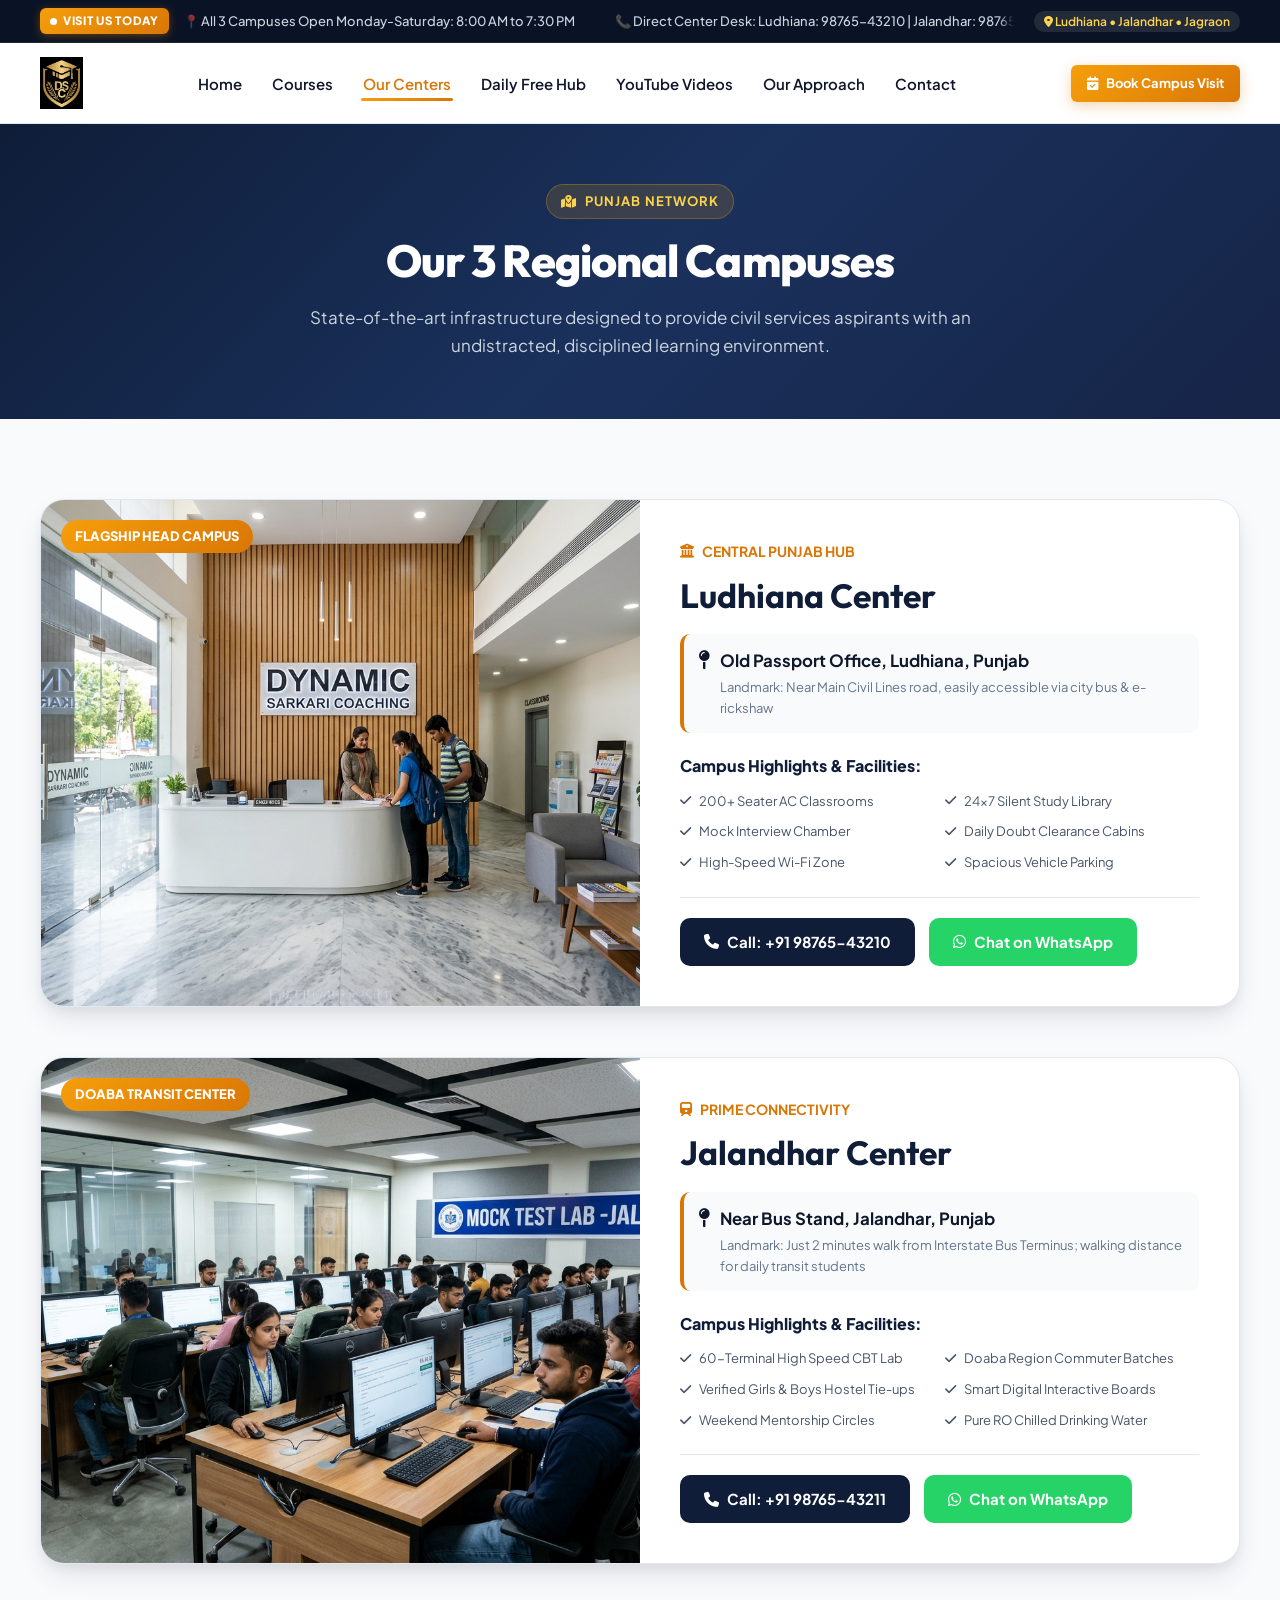
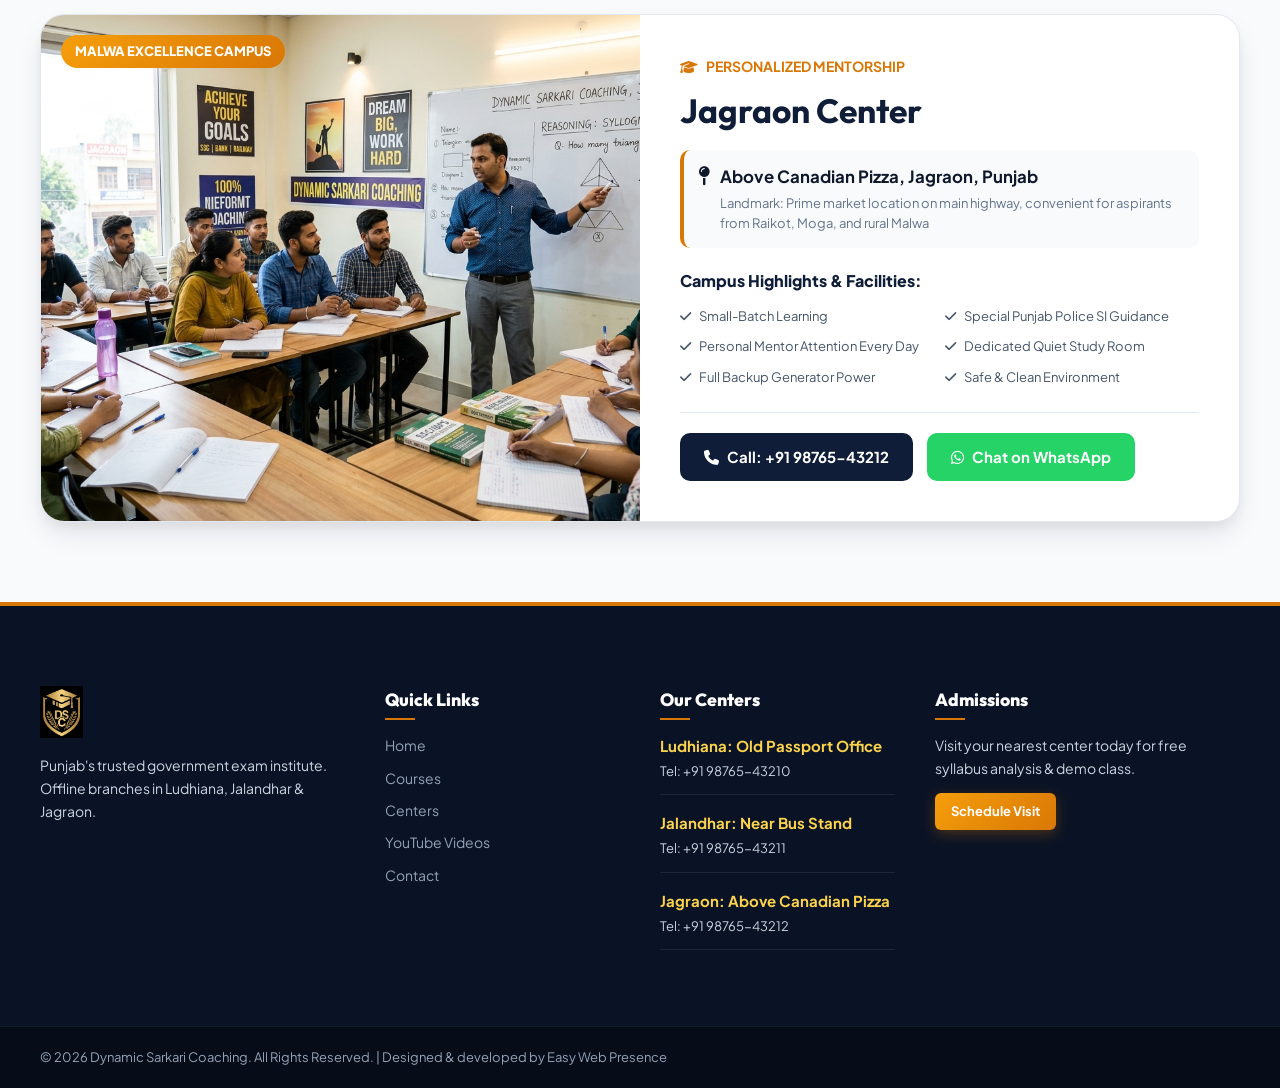
==== commit f00eee48: "Updated logos, courses etc." ====
--- a/branches.html
+++ b/branches.html
@@ -39,7 +39,7 @@
     <div class="container">
       <nav class="navbar">
         <a href="index.html" class="brand-logo">
-          <img src="assets/images/logo.svg" alt="Dynamic Sarkari Coaching Logo">
+          <img src="assets/images/logodsc.png" alt="Dynamic Sarkari Coaching Logo">
         </a>
         <ul class="nav-menu">
           <li><a href="index.html" class="nav-link">Home</a></li>
@@ -47,7 +47,7 @@
           <li><a href="branches.html" class="nav-link active">Our Centers</a></li>
           <li><a href="free-materials.html" class="nav-link">Daily Free Hub</a></li>
           <li><a href="videos.html" class="nav-link">YouTube Videos</a></li>
-          <li><a href="index.html#toppers" class="nav-link">Results</a></li>
+          <li><a href="index.html#toppers" class="nav-link">Our Approach</a></li>
           <li><a href="contact.html" class="nav-link">Contact</a></li>
         </ul>
         <div class="nav-actions">
@@ -200,7 +200,7 @@
 
               <h4 style="font-size: 1rem; font-weight: 800; color: var(--color-primary); margin-bottom: 12px;">Campus Highlights & Facilities:</h4>
               <div style="display: grid; grid-template-columns: 1fr 1fr; gap: 10px; margin-bottom: 24px;">
-                <div class="branch-feature-item"><i class="fa-solid fa-check text-success"></i> Small Batch Size (Max 35 Students)</div>
+                <div class="branch-feature-item"><i class="fa-solid fa-check text-success"></i> Small-Batch Learning</div>
                 <div class="branch-feature-item"><i class="fa-solid fa-check text-success"></i> Special Punjab Police SI Guidance</div>
                 <div class="branch-feature-item"><i class="fa-solid fa-check text-success"></i> Personal Mentor Attention Every Day</div>
                 <div class="branch-feature-item"><i class="fa-solid fa-check text-success"></i> Dedicated Quiet Study Room</div>
@@ -230,7 +230,7 @@
       <div class="footer-grid">
         <div class="footer-brand-col">
           <a href="index.html">
-            <img src="assets/images/logo-light.svg" alt="Dynamic Sarkari Coaching Logo" class="footer-logo">
+            <img src="assets/images/logodsc.png" alt="Dynamic Sarkari Coaching Logo" class="footer-logo">
           </a>
           <p class="footer-desc">
             Punjab's trusted government exam institute. Offline branches in Ludhiana, Jalandhar & Jagraon.
@@ -272,7 +272,7 @@
     </div>
     <div class="footer-bottom-bar">
       <div class="container text-center">
-        <div>© 2025 Dynamic Sarkari Coaching. All Rights Reserved.</div>
+        <div>© 2026 Dynamic Sarkari Coaching. All Rights Reserved. | <a href="https://easywebpresence.co.in/" target="_blank" rel="noopener noreferrer" style="color: #94A3B8;">Designed &amp; developed by Easy Web Presence</a></div>
       </div>
     </div>
   </footer>
--- a/css/style.css
+++ b/css/style.css
@@ -1584,9 +1584,7 @@
   gap: 12px;
 }
 
-/* ==========================================================================
-   TATHASTU-STYLE PHILOSOPHY & METHODOLOGY
-   ========================================================================== */
+
 .features-grid {
   display: grid;
   grid-template-columns: repeat(3, 1fr);
@@ -1638,15 +1636,15 @@
 }
 
 /* ==========================================================================
-   TOPPERS & RESULTS HALL OF FAME
+   PREPARATION APPROACH
    ========================================================================== */
-.toppers-grid {
+.approach-grid {
   display: grid;
   grid-template-columns: repeat(4, 1fr);
   gap: 24px;
 }
 
-.topper-card {
+.approach-card {
   background: #FFFFFF;
   border-radius: var(--radius-lg);
   border: 1px solid var(--color-border);
@@ -1657,13 +1655,13 @@
   position: relative;
 }
 
-.topper-card:hover {
+.approach-card:hover {
   transform: translateY(-6px);
   box-shadow: var(--shadow-xl);
   border-color: var(--color-accent);
 }
 
-.topper-rank-badge {
+.approach-badge {
   position: absolute;
   top: 14px;
   right: 14px;
@@ -1675,23 +1673,7 @@
   border-radius: var(--radius-full);
 }
 
-.topper-avatar-box {
-  width: 90px;
-  height: 90px;
-  border-radius: 50%;
-  margin: 0 auto 16px auto;
-  border: 3px solid var(--color-accent-light);
-  overflow: hidden;
-  box-shadow: var(--shadow-md);
-}
-
-.topper-avatar-box img {
-  width: 100%;
-  height: 100%;
-  object-fit: cover;
-}
-
-.topper-name {
+.approach-title {
   font-family: var(--font-heading);
   font-size: 1.15rem;
   font-weight: 800;
@@ -1699,25 +1681,8 @@
   margin-bottom: 4px;
 }
 
-.topper-exam {
+.approach-detail {
   font-size: 0.8125rem;
-  font-weight: 700;
-  color: var(--color-accent-hover);
-  margin-bottom: 8px;
-}
-
-.topper-branch {
-  font-size: 0.75rem;
-  color: var(--color-text-muted);
-  background: var(--color-bg-muted);
-  display: inline-block;
-  padding: 2px 8px;
-  border-radius: var(--radius-sm);
-}
-
-.topper-quote {
-  font-size: 0.8125rem;
-  font-style: italic;
   color: var(--color-text-secondary);
   margin-top: 12px;
   line-height: 1.45;
@@ -2214,7 +2179,7 @@
     grid-template-columns: repeat(2, 1fr);
   }
 
-  .toppers-grid {
+  .approach-grid {
     grid-template-columns: repeat(2, 1fr);
   }
 
